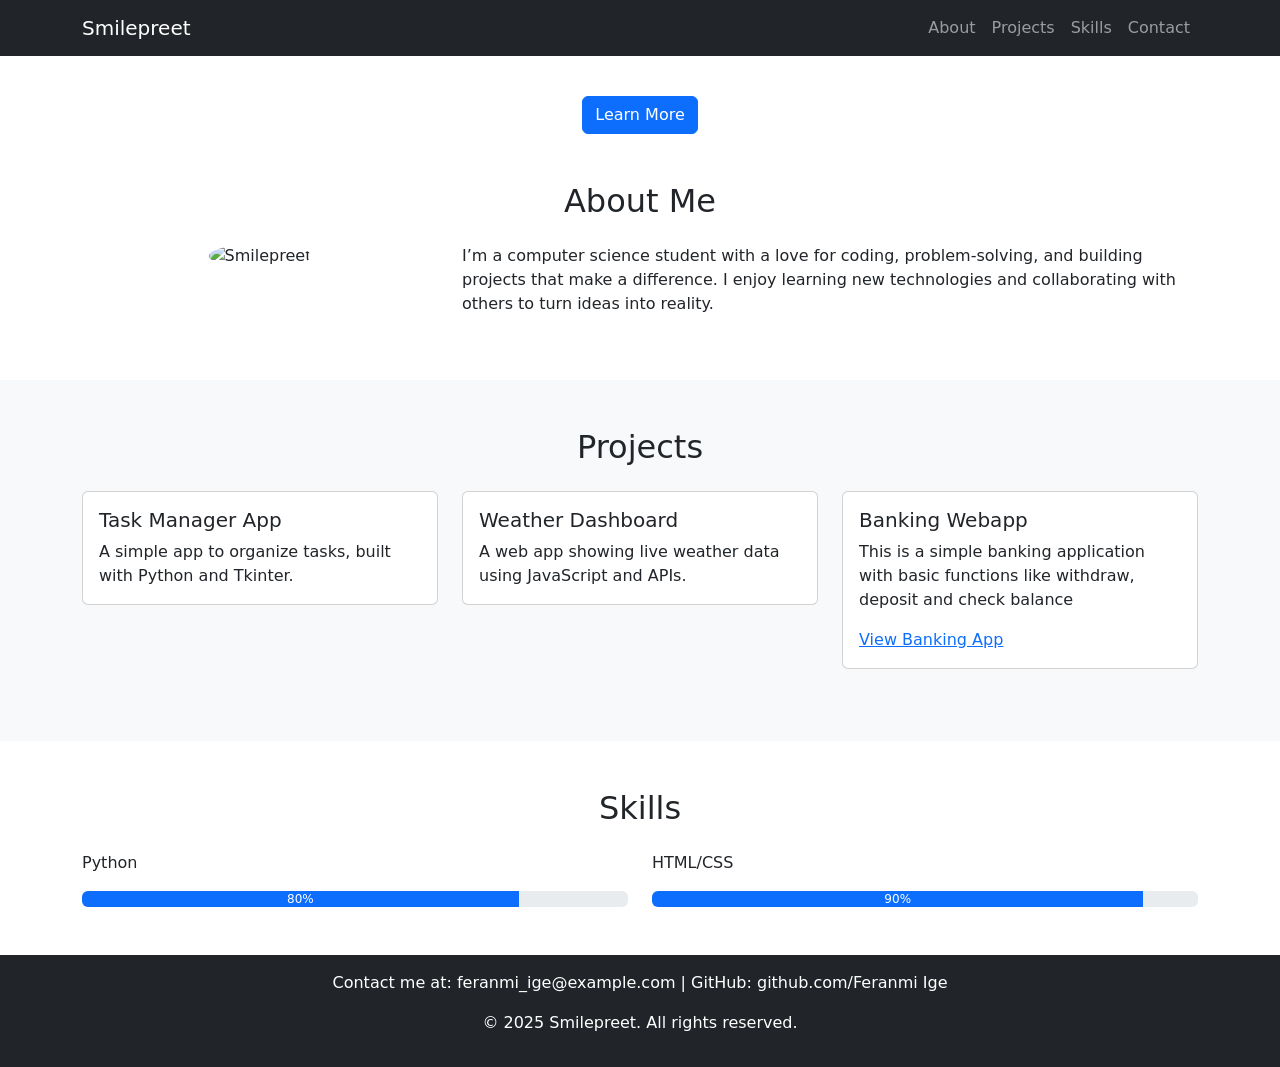
==== OneDrive/Desktop/Studentportfoliotemplate/index.html @ 796186dd "Updated image, name, and paths" ====
<!DOCTYPE html>
<html lang="en">
<head>
    <meta charset="UTF-8">
    <meta name="viewport" content="width=device-width, initial-scale=1.0">
    <title>Smilepreet - Student Portfolio</title>
    <!-- Bootstrap CSS CDN -->
    <link href="https://cdn.jsdelivr.net/npm/bootstrap@5.3.3/dist/css/bootstrap.min.css" rel="stylesheet">
    <!-- Custom CSS -->
    <link rel="stylesheet" href="css/styles.css">
</head>
<body>
    <!-- Navbar -->
    <nav class="navbar navbar-expand-lg navbar-dark bg-dark fixed-top">
        <div class="container">
            <a class="navbar-brand" href="#">Smilepreet</a>
            <button class="navbar-toggler" type="button" data-bs-toggle="collapse" data-bs-target="#navbarNav">
                <span class="navbar-toggler-icon"></span>
            </button>
            <div class="collapse navbar-collapse" id="navbarNav">
                <ul class="navbar-nav ms-auto">
                    <li class="nav-item"><a class="nav-link" href="#about">About</a></li>
                    <li class="nav-item"><a class="nav-link" href="#projects">Projects</a></li>
                    <li class="nav-item"><a class="nav-link" href="#skills">Skills</a></li>
                    <li class="nav-item"><a class="nav-link" href="#contact">Contact</a></li>
                </ul>
            </div>
        </div>
    </nav>

    <!-- Hero Section -->
    <section id="hero" class="text-center text-white d-flex align-items-center">
        <div class="container">
            <h1>Welcome to My Portfolio Auto Deploy</h1>
            <p>Hi, I’m Smilepreet, a passionate student exploring tech and innovation.</p>
            <a href="#about" class="btn btn-primary">Learn More</a>
        </div>
    </section>

    <!-- About Section -->
    <section id="about" class="py-5">
        <div class="container">
            <h2 class="text-center mb-4">About Me</h2>
            <div class="row">
                <div class="col-md-4 text-center">
                    <img src="assets/profile.jpg" alt="Smilepreet" class="rounded-circle mb-3" width="200">
                </div>
                <div class="col-md-8">
                    <p>I’m a computer science student with a love for coding, problem-solving, and building projects that make a difference. I enjoy learning new technologies and collaborating with others to turn ideas into reality.</p>
                </div>
            </div>
        </div>
    </section>

    <!-- Projects Section -->
    <section id="projects" class="py-5 bg-light">
        <div class="container">
            <h2 class="text-center mb-4">Projects</h2>
            <div class="row">
                <div class="col-md-4 mb-4">
                    <div class="card">
                        <div class="card-body">
                            <h5 class="card-title">Task Manager App</h5>
                            <p class="card-text">A simple app to organize tasks, built with Python and Tkinter.</p>
                        </div>
                    </div>
                </div>
                <div class="col-md-4 mb-4">
                    <div class="card">
                        <div class="card-body">
                            <h5 class="card-title">Weather Dashboard</h5>
                            <p class="card-text">A web app showing live weather data using JavaScript and APIs.</p>
                        </div>
                    </div>
                </div>
                <div class="col-md-4 mb-4">
                    <div class="card">
                        <div class="card-body">
                            <h5 class="card-title">Banking Webapp</h5>
                            <p class="card-text">This is a simple banking application with basic functions like withdraw, deposit and check balance</p>
                            <a href="http://192.168.56.58:5090"target = "_blank">View Banking App</a>
                        </div>
                    </div>
                </div>
            </div>
        </div>
    </section>

    <!-- Skills Section -->
    <section id="skills" class="py-5">
        <div class="container">
            <h2 class="text-center mb-4">Skills</h2>
            <div class="row">
                <div class="col-md-6">
                    <p>Python</p>
                    <div class="progress">
                        <div class="progress-bar" style="width: 80%;">80%</div>
                    </div>
                </div>
                <div class="col-md-6">
                    <p>HTML/CSS</p>
                    <div class="progress">
                        <div class="progress-bar" style="width: 90%;">90%</div>
                    </div>
                </div>
            </div>
        </div>
    </section>

    <!-- Contact Footer -->
    <footer id="contact" class="bg-dark text-white text-center py-3">
        <div class="container">
            <p>Contact me at: feranmi_ige@example.com | GitHub: github.com/Feranmi Ige</p>
            <p>&copy; 2025 Smilepreet. All rights reserved.</p>
        </div>
    </footer>

    <!-- Bootstrap JS CDN -->
    <script src="https://cdn.jsdelivr.net/npm/bootstrap@5.3.3/dist/js/bootstrap.bundle.min.js"></script>
</body>
</html>
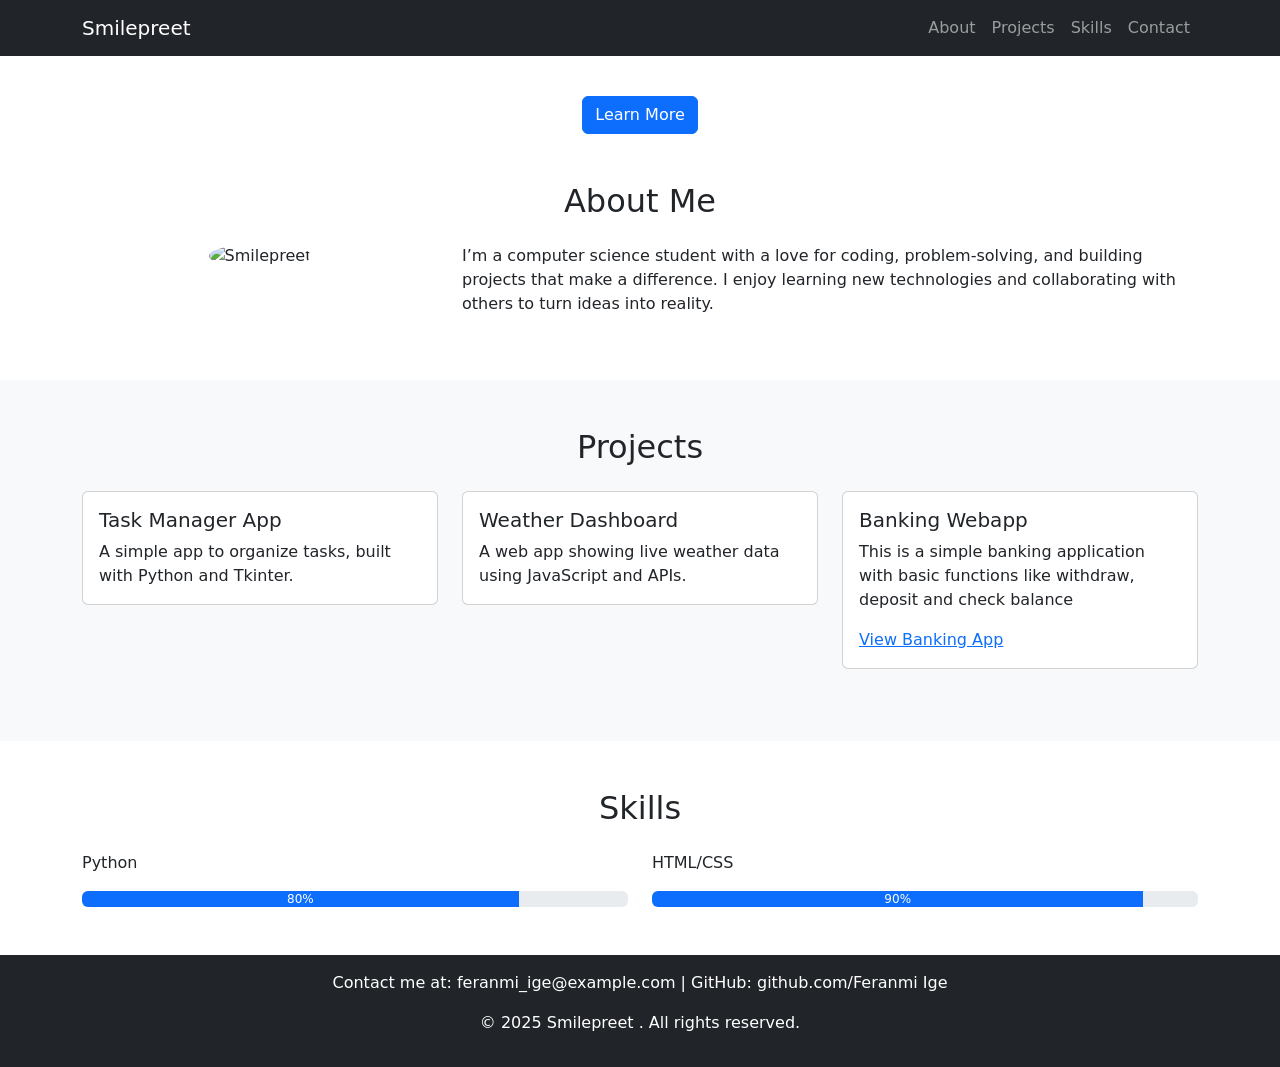
==== commit 4fbd4403: "Updated name" ====
--- a/OneDrive/Desktop/Studentportfoliotemplate/index.html
+++ b/OneDrive/Desktop/Studentportfoliotemplate/index.html
@@ -111,7 +111,7 @@
     <footer id="contact" class="bg-dark text-white text-center py-3">
         <div class="container">
             <p>Contact me at: feranmi_ige@example.com | GitHub: github.com/Feranmi Ige</p>
-            <p>&copy; 2025 Smilepreet. All rights reserved.</p>
+            <p>&copy; 2025 Smilepreet . All rights reserved.</p>
         </div>
     </footer>
 
